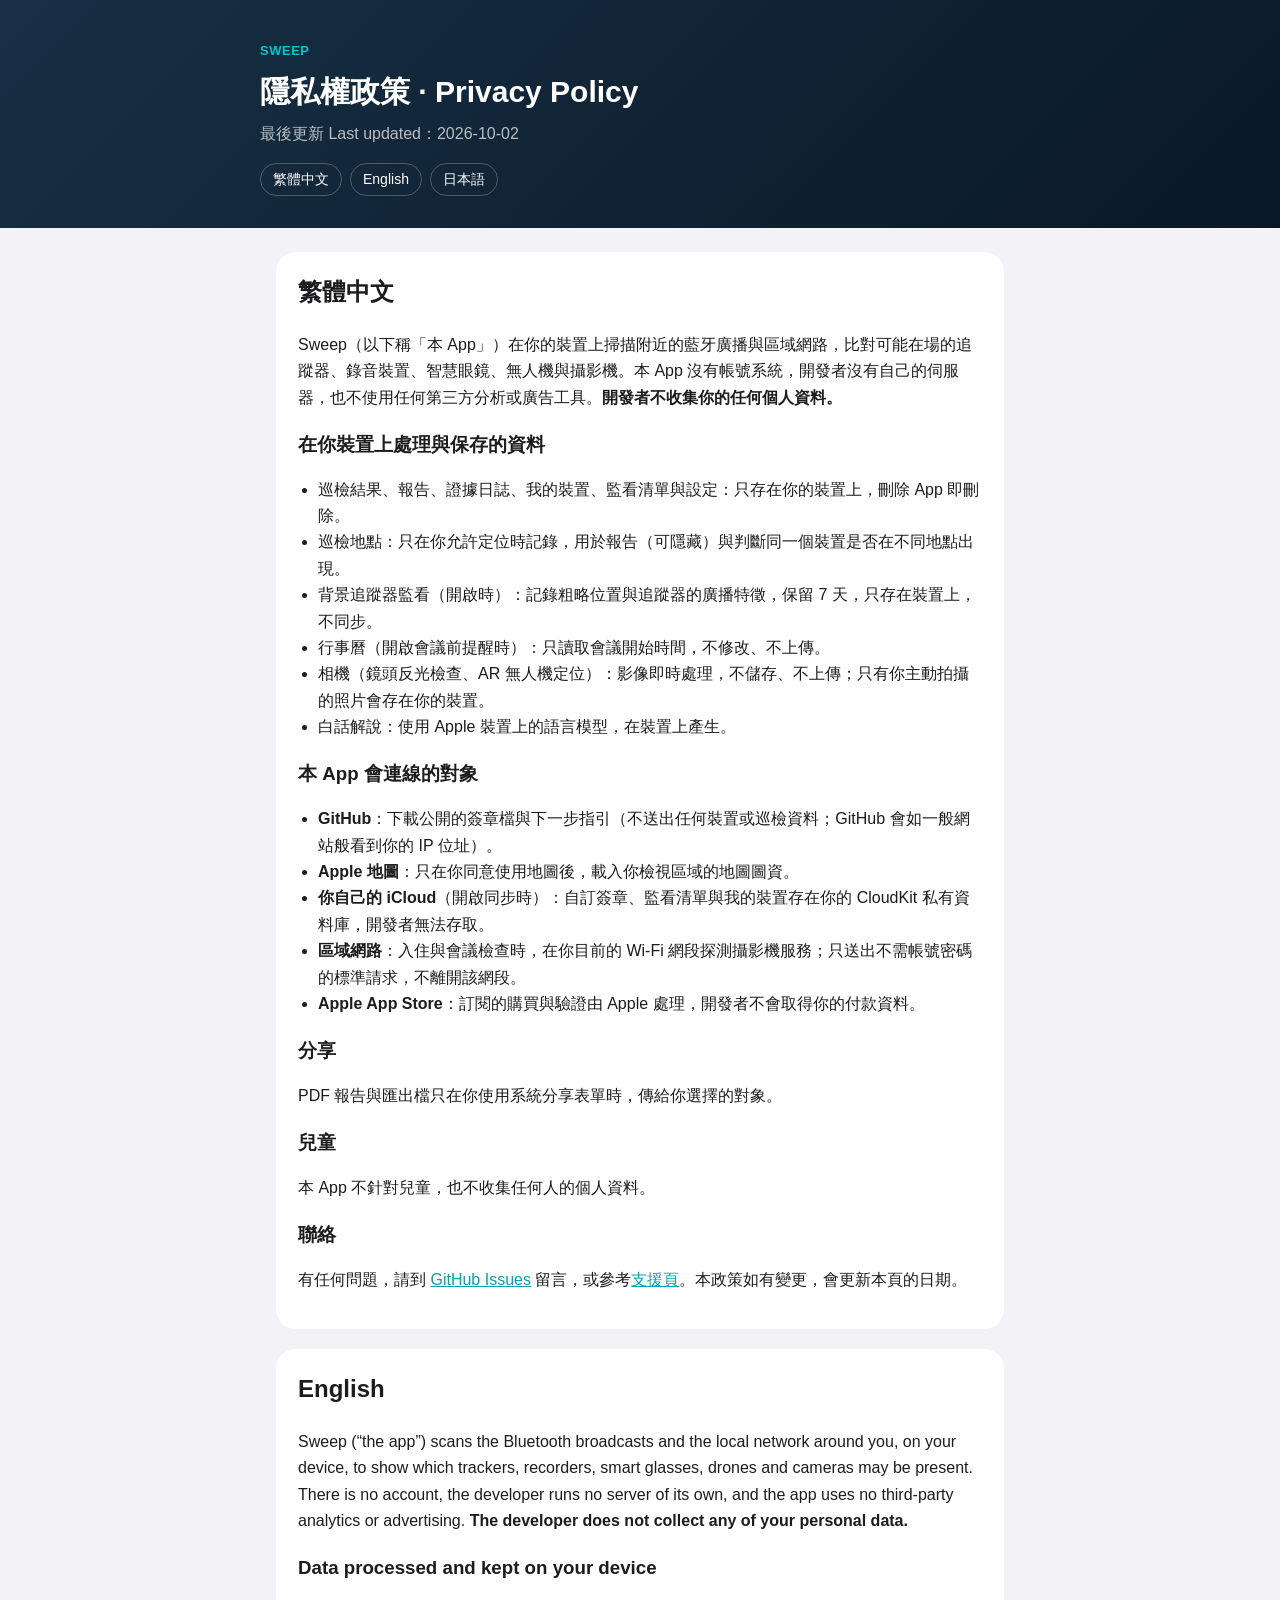
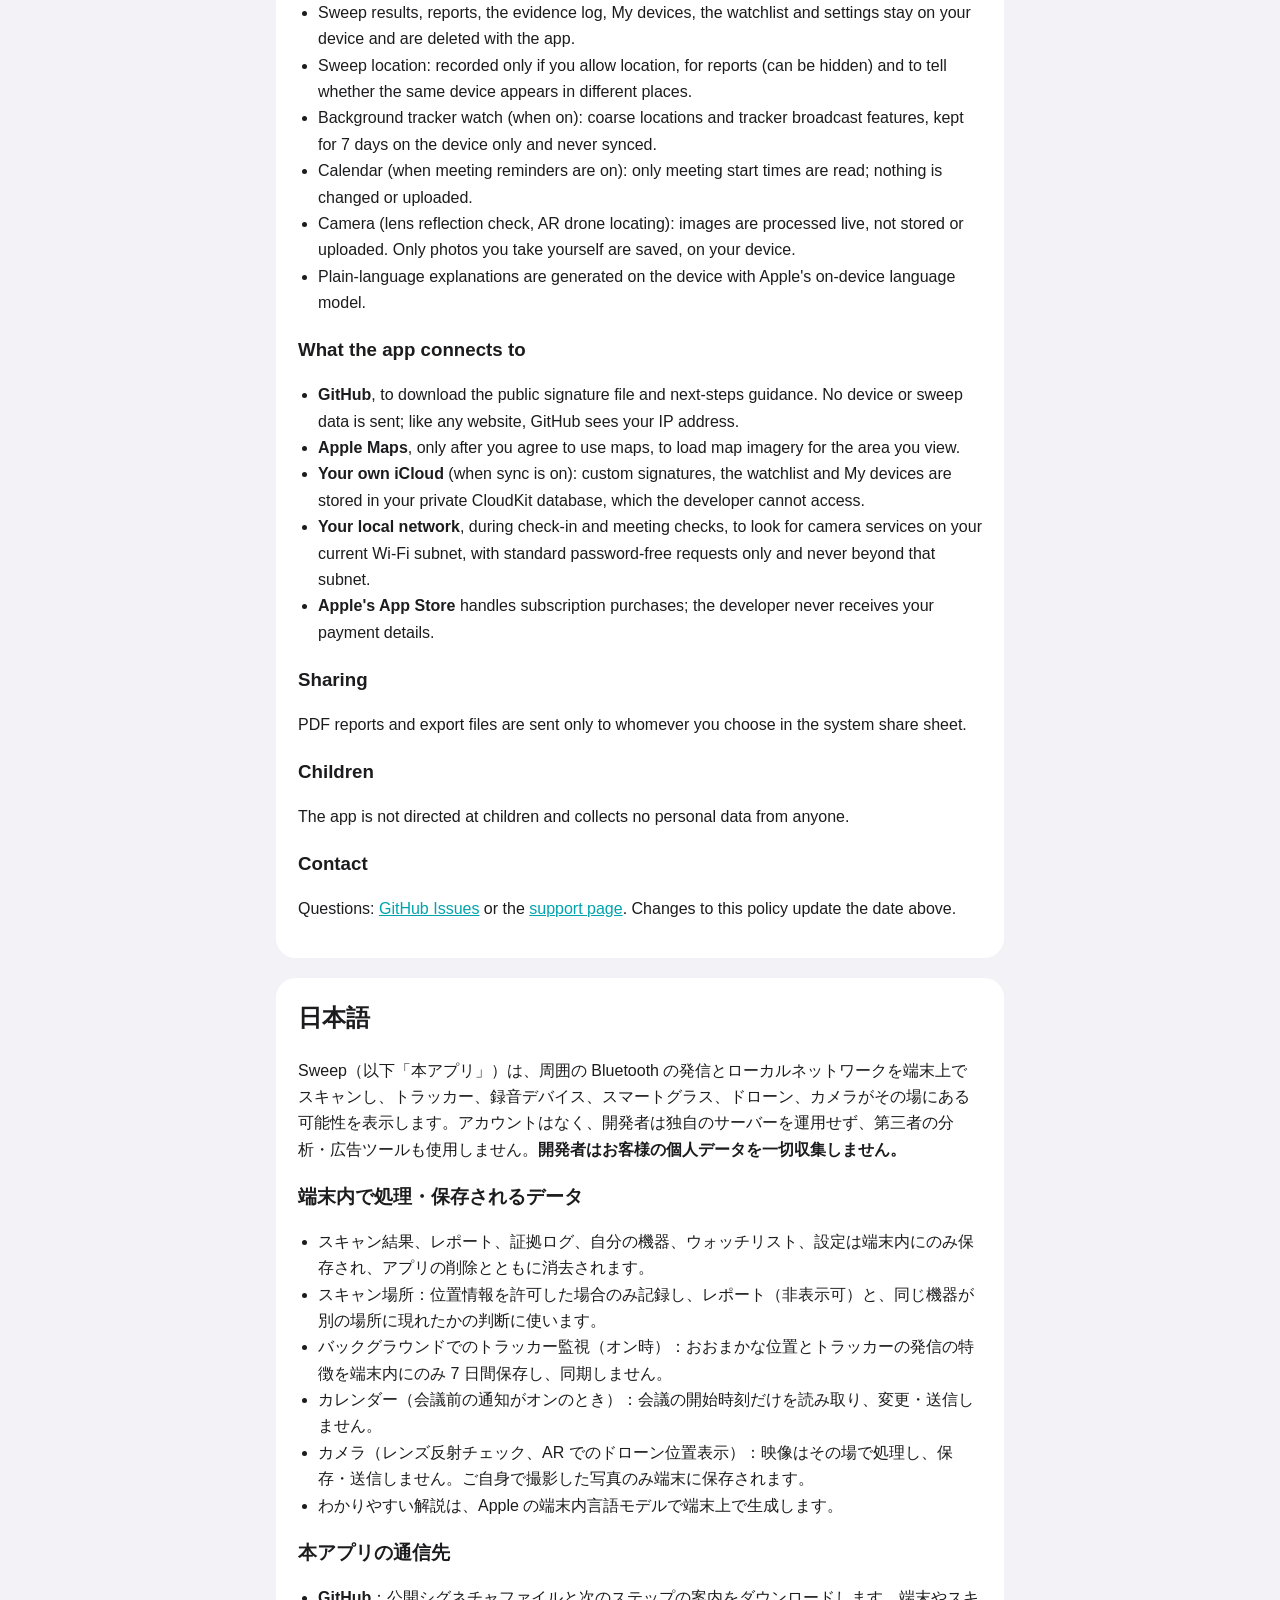
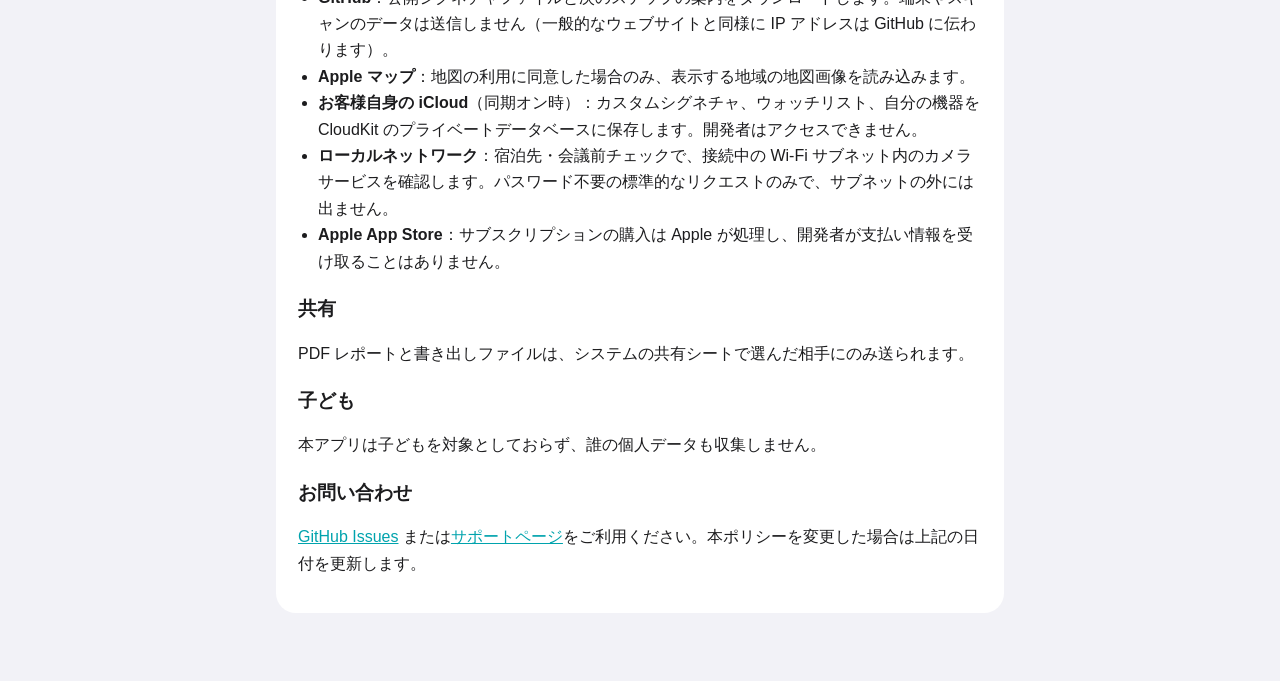
==== docs/privacy/index.html @ d00dad44 "Add privacy policy and support pages for the App Store listing Co-Authored-By: Claude Opus 5.5 <nore" ====
<!doctype html>
<html lang="zh-Hant"><head><meta charset="utf-8"><meta name="viewport" content="width=device-width,initial-scale=1">
<title>Sweep 隱私權政策 · Privacy Policy · プライバシーポリシー</title><link rel="stylesheet" href="../style.css"></head>
<body>
<header><div class="wrap"><div class="eyebrow">SWEEP</div><h1>隱私權政策 · Privacy Policy</h1><p>最後更新 Last updated：2026-10-02</p>
<nav><a href="#zh">繁體中文</a><a href="#en">English</a><a href="#ja">日本語</a></nav></div></header>
<main>

<section id="zh">
<h2>繁體中文</h2>
<p>Sweep（以下稱「本 App」）在你的裝置上掃描附近的藍牙廣播與區域網路，比對可能在場的追蹤器、錄音裝置、智慧眼鏡、無人機與攝影機。本 App 沒有帳號系統，開發者沒有自己的伺服器，也不使用任何第三方分析或廣告工具。<strong>開發者不收集你的任何個人資料。</strong></p>
<h3>在你裝置上處理與保存的資料</h3>
<ul>
<li>巡檢結果、報告、證據日誌、我的裝置、監看清單與設定：只存在你的裝置上，刪除 App 即刪除。</li>
<li>巡檢地點：只在你允許定位時記錄，用於報告（可隱藏）與判斷同一個裝置是否在不同地點出現。</li>
<li>背景追蹤器監看（開啟時）：記錄粗略位置與追蹤器的廣播特徵，保留 7 天，只存在裝置上，不同步。</li>
<li>行事曆（開啟會議前提醒時）：只讀取會議開始時間，不修改、不上傳。</li>
<li>相機（鏡頭反光檢查、AR 無人機定位）：影像即時處理，不儲存、不上傳；只有你主動拍攝的照片會存在你的裝置。</li>
<li>白話解說：使用 Apple 裝置上的語言模型，在裝置上產生。</li>
</ul>
<h3>本 App 會連線的對象</h3>
<ul>
<li><strong>GitHub</strong>：下載公開的簽章檔與下一步指引（不送出任何裝置或巡檢資料；GitHub 會如一般網站般看到你的 IP 位址）。</li>
<li><strong>Apple 地圖</strong>：只在你同意使用地圖後，載入你檢視區域的地圖圖資。</li>
<li><strong>你自己的 iCloud</strong>（開啟同步時）：自訂簽章、監看清單與我的裝置存在你的 CloudKit 私有資料庫，開發者無法存取。</li>
<li><strong>區域網路</strong>：入住與會議檢查時，在你目前的 Wi-Fi 網段探測攝影機服務；只送出不需帳號密碼的標準請求，不離開該網段。</li>
<li><strong>Apple App Store</strong>：訂閱的購買與驗證由 Apple 處理，開發者不會取得你的付款資料。</li>
</ul>
<h3>分享</h3>
<p>PDF 報告與匯出檔只在你使用系統分享表單時，傳給你選擇的對象。</p>
<h3>兒童</h3><p>本 App 不針對兒童，也不收集任何人的個人資料。</p>
<h3>聯絡</h3><p>有任何問題，請到 <a href="https://github.com/ivan9527945/sweep-signatures/issues">GitHub Issues</a> 留言，或參考<a href="../support/">支援頁</a>。本政策如有變更，會更新本頁的日期。</p>
</section>

<section id="en">
<h2>English</h2>
<p>Sweep (“the app”) scans the Bluetooth broadcasts and the local network around you, on your device, to show which trackers, recorders, smart glasses, drones and cameras may be present. There is no account, the developer runs no server of its own, and the app uses no third-party analytics or advertising. <strong>The developer does not collect any of your personal data.</strong></p>
<h3>Data processed and kept on your device</h3>
<ul>
<li>Sweep results, reports, the evidence log, My devices, the watchlist and settings stay on your device and are deleted with the app.</li>
<li>Sweep location: recorded only if you allow location, for reports (can be hidden) and to tell whether the same device appears in different places.</li>
<li>Background tracker watch (when on): coarse locations and tracker broadcast features, kept for 7 days on the device only and never synced.</li>
<li>Calendar (when meeting reminders are on): only meeting start times are read; nothing is changed or uploaded.</li>
<li>Camera (lens reflection check, AR drone locating): images are processed live, not stored or uploaded. Only photos you take yourself are saved, on your device.</li>
<li>Plain-language explanations are generated on the device with Apple's on-device language model.</li>
</ul>
<h3>What the app connects to</h3>
<ul>
<li><strong>GitHub</strong>, to download the public signature file and next-steps guidance. No device or sweep data is sent; like any website, GitHub sees your IP address.</li>
<li><strong>Apple Maps</strong>, only after you agree to use maps, to load map imagery for the area you view.</li>
<li><strong>Your own iCloud</strong> (when sync is on): custom signatures, the watchlist and My devices are stored in your private CloudKit database, which the developer cannot access.</li>
<li><strong>Your local network</strong>, during check-in and meeting checks, to look for camera services on your current Wi-Fi subnet, with standard password-free requests only and never beyond that subnet.</li>
<li><strong>Apple's App Store</strong> handles subscription purchases; the developer never receives your payment details.</li>
</ul>
<h3>Sharing</h3><p>PDF reports and export files are sent only to whomever you choose in the system share sheet.</p>
<h3>Children</h3><p>The app is not directed at children and collects no personal data from anyone.</p>
<h3>Contact</h3><p>Questions: <a href="https://github.com/ivan9527945/sweep-signatures/issues">GitHub Issues</a> or the <a href="../support/">support page</a>. Changes to this policy update the date above.</p>
</section>

<section id="ja">
<h2>日本語</h2>
<p>Sweep（以下「本アプリ」）は、周囲の Bluetooth の発信とローカルネットワークを端末上でスキャンし、トラッカー、録音デバイス、スマートグラス、ドローン、カメラがその場にある可能性を表示します。アカウントはなく、開発者は独自のサーバーを運用せず、第三者の分析・広告ツールも使用しません。<strong>開発者はお客様の個人データを一切収集しません。</strong></p>
<h3>端末内で処理・保存されるデータ</h3>
<ul>
<li>スキャン結果、レポート、証拠ログ、自分の機器、ウォッチリスト、設定は端末内にのみ保存され、アプリの削除とともに消去されます。</li>
<li>スキャン場所：位置情報を許可した場合のみ記録し、レポート（非表示可）と、同じ機器が別の場所に現れたかの判断に使います。</li>
<li>バックグラウンドでのトラッカー監視（オン時）：おおまかな位置とトラッカーの発信の特徴を端末内にのみ 7 日間保存し、同期しません。</li>
<li>カレンダー（会議前の通知がオンのとき）：会議の開始時刻だけを読み取り、変更・送信しません。</li>
<li>カメラ（レンズ反射チェック、AR でのドローン位置表示）：映像はその場で処理し、保存・送信しません。ご自身で撮影した写真のみ端末に保存されます。</li>
<li>わかりやすい解説は、Apple の端末内言語モデルで端末上で生成します。</li>
</ul>
<h3>本アプリの通信先</h3>
<ul>
<li><strong>GitHub</strong>：公開シグネチャファイルと次のステップの案内をダウンロードします。端末やスキャンのデータは送信しません（一般的なウェブサイトと同様に IP アドレスは GitHub に伝わります）。</li>
<li><strong>Apple マップ</strong>：地図の利用に同意した場合のみ、表示する地域の地図画像を読み込みます。</li>
<li><strong>お客様自身の iCloud</strong>（同期オン時）：カスタムシグネチャ、ウォッチリスト、自分の機器を CloudKit のプライベートデータベースに保存します。開発者はアクセスできません。</li>
<li><strong>ローカルネットワーク</strong>：宿泊先・会議前チェックで、接続中の Wi-Fi サブネット内のカメラサービスを確認します。パスワード不要の標準的なリクエストのみで、サブネットの外には出ません。</li>
<li><strong>Apple App Store</strong>：サブスクリプションの購入は Apple が処理し、開発者が支払い情報を受け取ることはありません。</li>
</ul>
<h3>共有</h3><p>PDF レポートと書き出しファイルは、システムの共有シートで選んだ相手にのみ送られます。</p>
<h3>子ども</h3><p>本アプリは子どもを対象としておらず、誰の個人データも収集しません。</p>
<h3>お問い合わせ</h3><p><a href="https://github.com/ivan9527945/sweep-signatures/issues">GitHub Issues</a> または<a href="../support/">サポートページ</a>をご利用ください。本ポリシーを変更した場合は上記の日付を更新します。</p>
</section>
</main></body></html>
---- docs/style.css ----
:root{--ink:#0a1826;--raised:#173045;--teal:#00c4ce;--text:#1c1c1e;--muted:#5b6670;--bg:#f2f2f7;--card:#fff}
@media (prefers-color-scheme:dark){:root{--text:#f2f2f7;--muted:#a1aab3;--bg:#000;--card:#1c1c1e}}
*{box-sizing:border-box}body{margin:0;font:16px/1.65 -apple-system,BlinkMacSystemFont,"PingFang TC","Hiragino Sans",sans-serif;background:var(--bg);color:var(--text)}
header{background:linear-gradient(135deg,var(--raised),var(--ink));color:#fff;padding:40px 16px 32px}
header .wrap,main{max-width:760px;margin:0 auto}header h1{margin:6px 0 4px;font-size:30px}header p{margin:0;color:#ffffffb3}
.eyebrow{color:var(--teal);font-weight:700;font-size:13px;letter-spacing:.04em}
nav{margin-top:16px;display:flex;gap:8px;flex-wrap:wrap}nav a{color:#fff;text-decoration:none;border:1px solid #ffffff40;border-radius:999px;padding:4px 12px;font-size:14px}
main{padding:24px 16px 48px}section{background:var(--card);border-radius:20px;padding:20px 22px;margin-bottom:20px}
h2{margin-top:0}h3{margin-bottom:4px}a{color:#00a3ad}ul{padding-left:20px}.muted{color:var(--muted);font-size:14px}
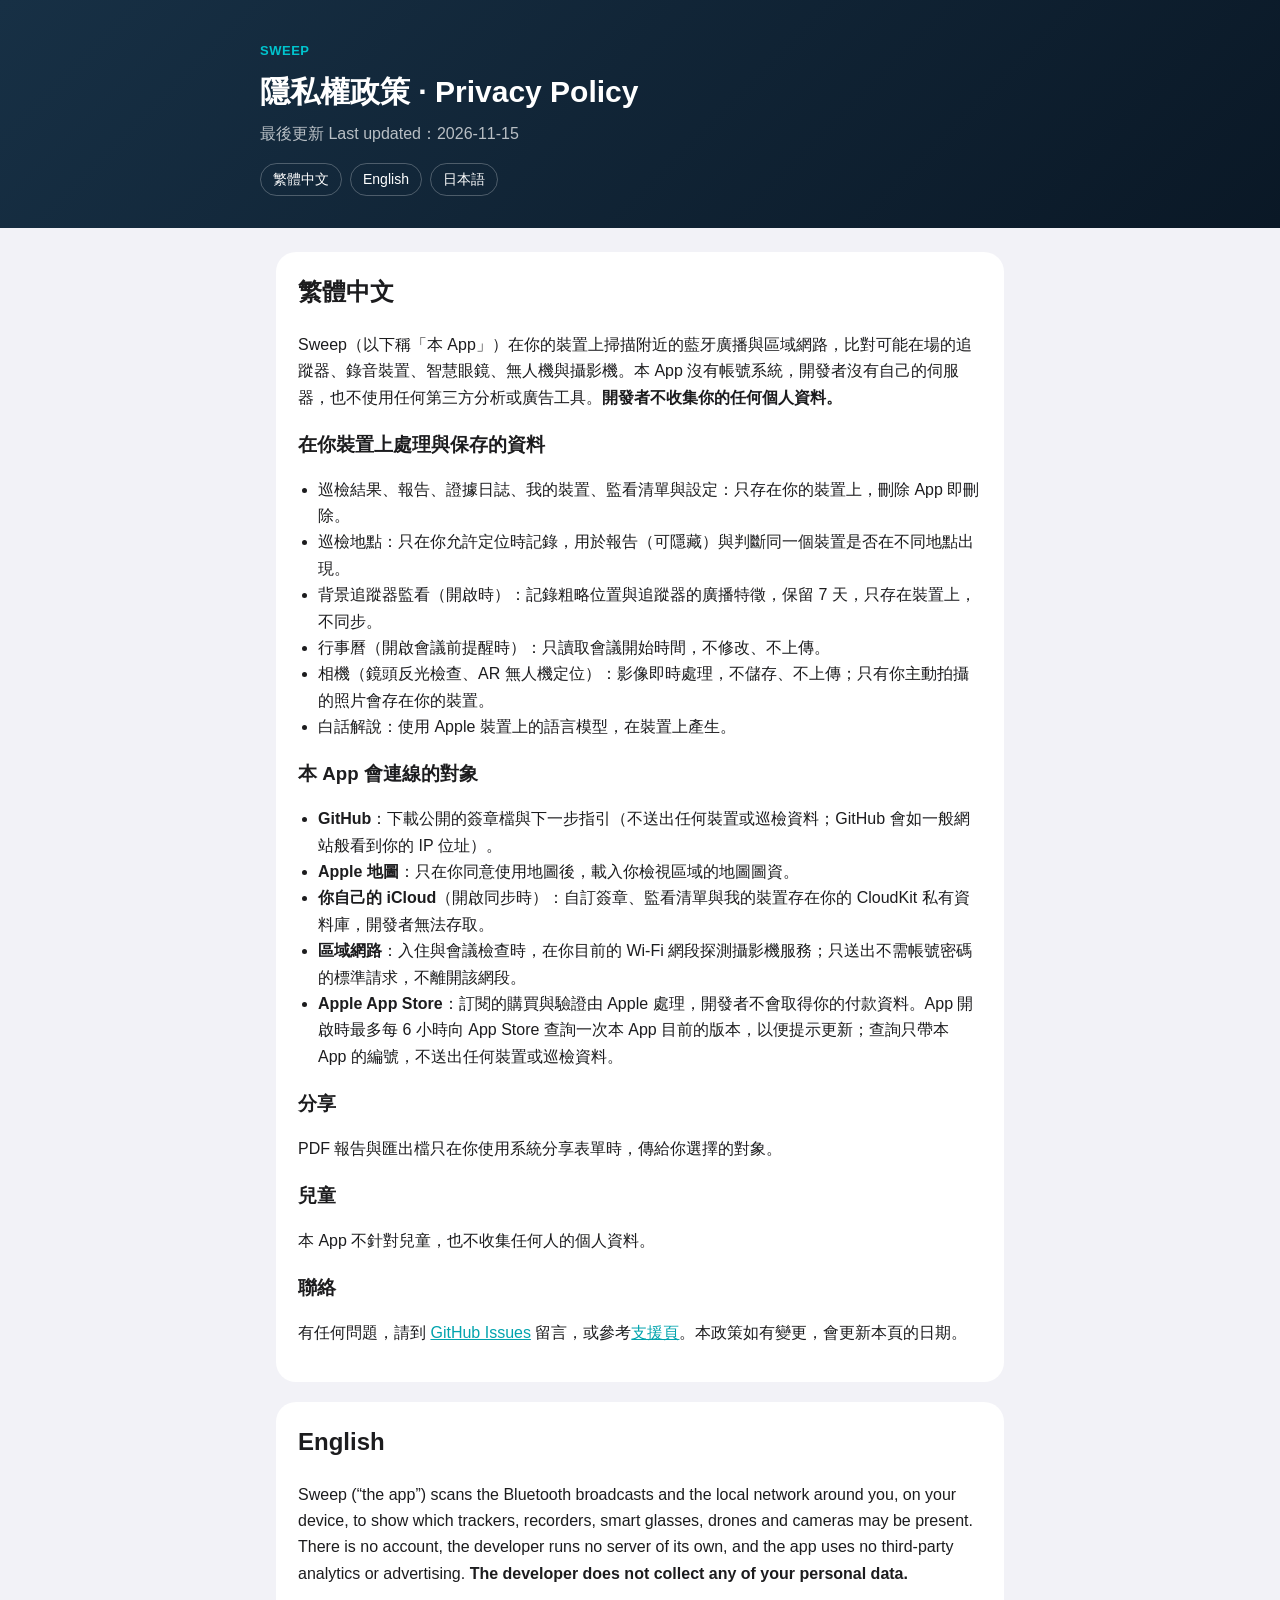
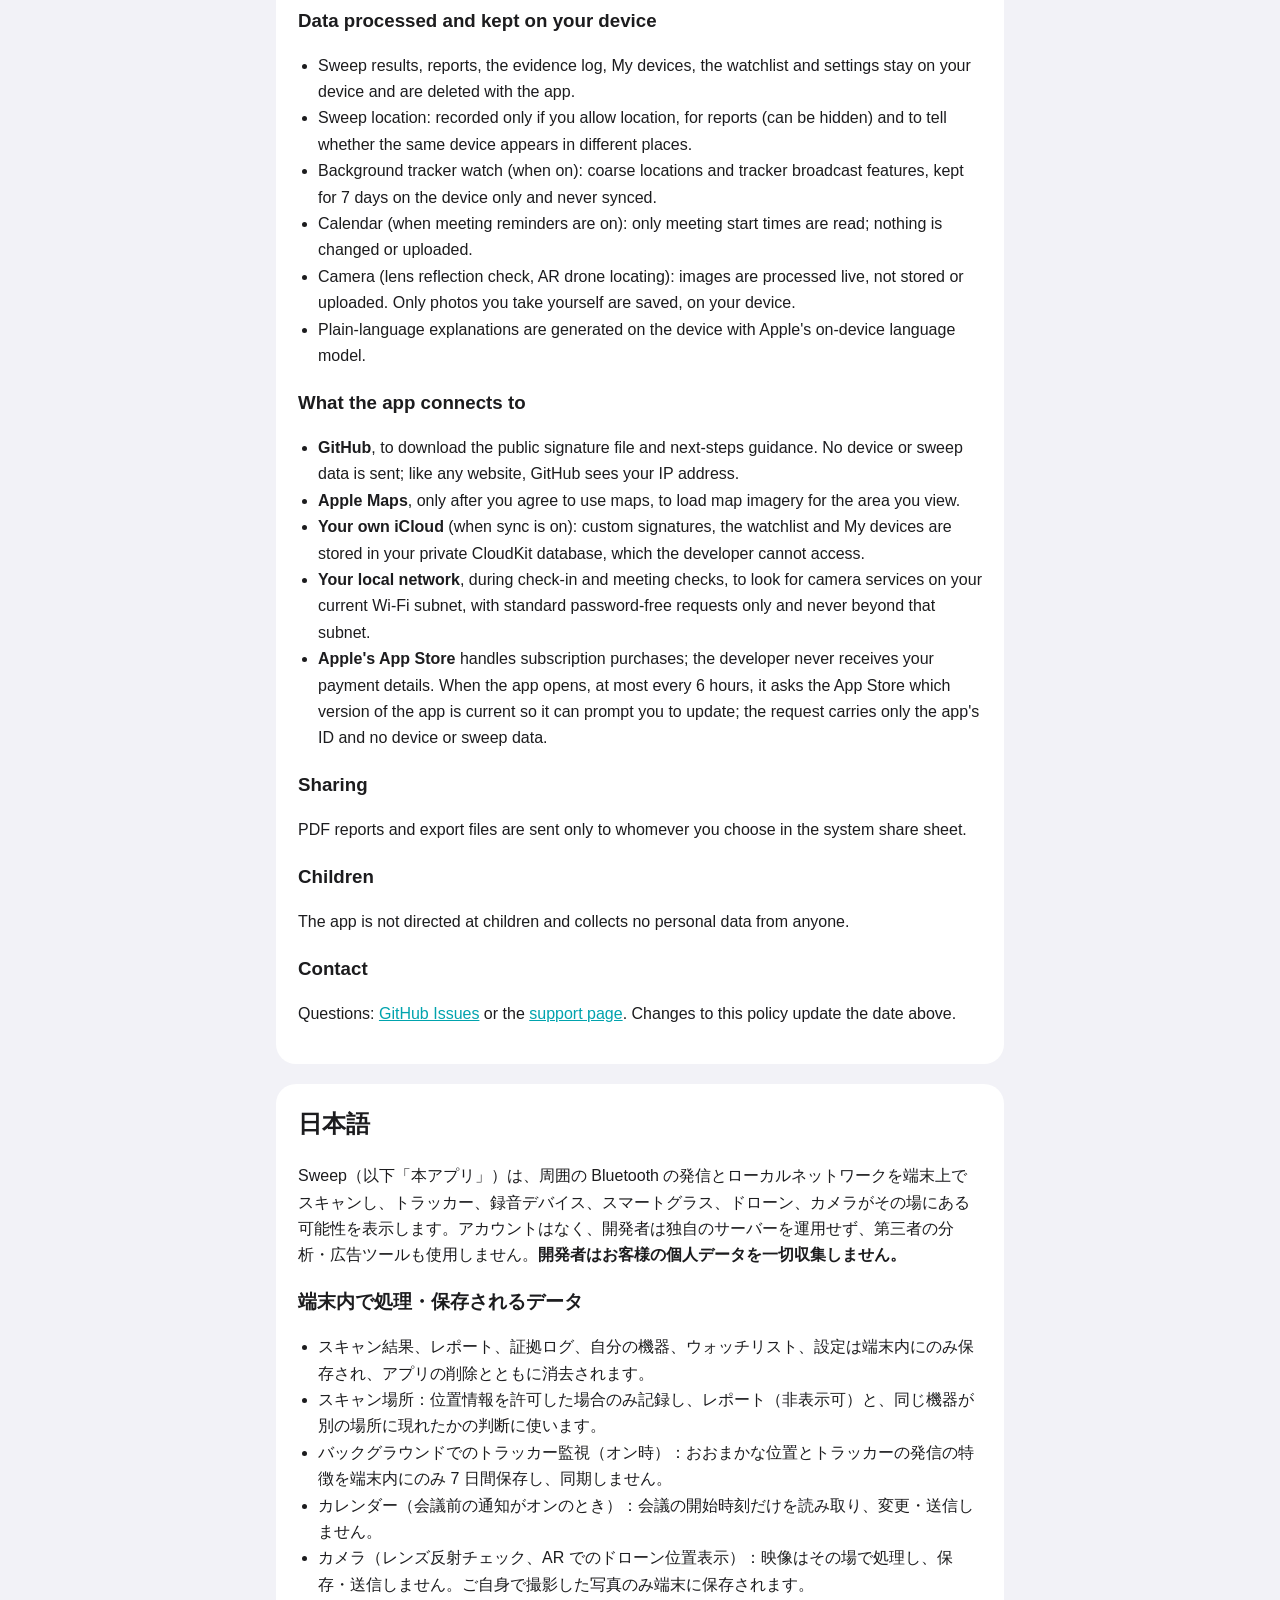
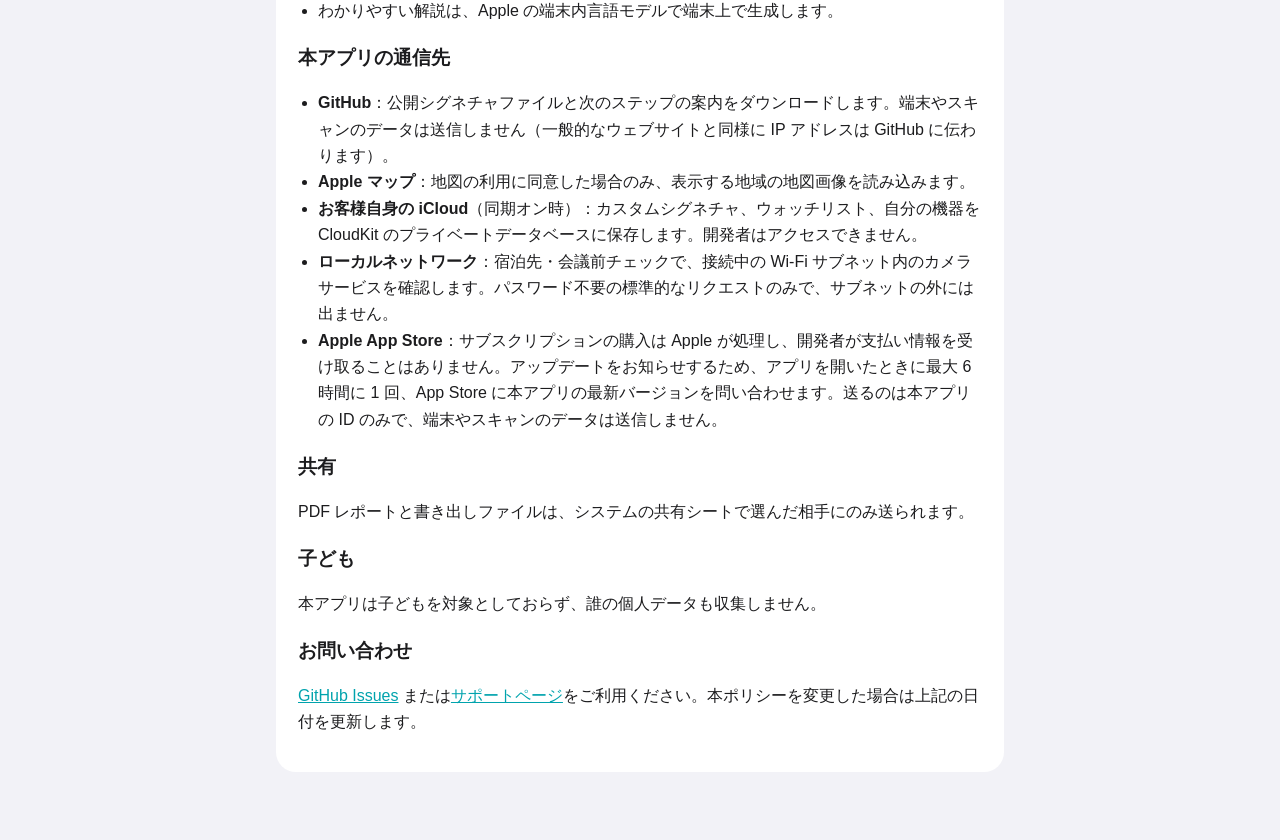
==== commit 32433064: "Privacy policy: mention the App Store version check" ====
--- a/docs/privacy/index.html
+++ b/docs/privacy/index.html
@@ -2,7 +2,7 @@
 <html lang="zh-Hant"><head><meta charset="utf-8"><meta name="viewport" content="width=device-width,initial-scale=1">
 <title>Sweep 隱私權政策 · Privacy Policy · プライバシーポリシー</title><link rel="stylesheet" href="../style.css"></head>
 <body>
-<header><div class="wrap"><div class="eyebrow">SWEEP</div><h1>隱私權政策 · Privacy Policy</h1><p>最後更新 Last updated：2026-10-02</p>
+<header><div class="wrap"><div class="eyebrow">SWEEP</div><h1>隱私權政策 · Privacy Policy</h1><p>最後更新 Last updated：2026-11-15</p>
 <nav><a href="#zh">繁體中文</a><a href="#en">English</a><a href="#ja">日本語</a></nav></div></header>
 <main>
 
@@ -24,7 +24,7 @@
 <li><strong>Apple 地圖</strong>：只在你同意使用地圖後，載入你檢視區域的地圖圖資。</li>
 <li><strong>你自己的 iCloud</strong>（開啟同步時）：自訂簽章、監看清單與我的裝置存在你的 CloudKit 私有資料庫，開發者無法存取。</li>
 <li><strong>區域網路</strong>：入住與會議檢查時，在你目前的 Wi-Fi 網段探測攝影機服務；只送出不需帳號密碼的標準請求，不離開該網段。</li>
-<li><strong>Apple App Store</strong>：訂閱的購買與驗證由 Apple 處理，開發者不會取得你的付款資料。</li>
+<li><strong>Apple App Store</strong>：訂閱的購買與驗證由 Apple 處理，開發者不會取得你的付款資料。App 開啟時最多每 6 小時向 App Store 查詢一次本 App 目前的版本，以便提示更新；查詢只帶本 App 的編號，不送出任何裝置或巡檢資料。</li>
 </ul>
 <h3>分享</h3>
 <p>PDF 報告與匯出檔只在你使用系統分享表單時，傳給你選擇的對象。</p>
@@ -50,7 +50,7 @@
 <li><strong>Apple Maps</strong>, only after you agree to use maps, to load map imagery for the area you view.</li>
 <li><strong>Your own iCloud</strong> (when sync is on): custom signatures, the watchlist and My devices are stored in your private CloudKit database, which the developer cannot access.</li>
 <li><strong>Your local network</strong>, during check-in and meeting checks, to look for camera services on your current Wi-Fi subnet, with standard password-free requests only and never beyond that subnet.</li>
-<li><strong>Apple's App Store</strong> handles subscription purchases; the developer never receives your payment details.</li>
+<li><strong>Apple's App Store</strong> handles subscription purchases; the developer never receives your payment details. When the app opens, at most every 6 hours, it asks the App Store which version of the app is current so it can prompt you to update; the request carries only the app's ID and no device or sweep data.</li>
 </ul>
 <h3>Sharing</h3><p>PDF reports and export files are sent only to whomever you choose in the system share sheet.</p>
 <h3>Children</h3><p>The app is not directed at children and collects no personal data from anyone.</p>
@@ -75,7 +75,7 @@
 <li><strong>Apple マップ</strong>：地図の利用に同意した場合のみ、表示する地域の地図画像を読み込みます。</li>
 <li><strong>お客様自身の iCloud</strong>（同期オン時）：カスタムシグネチャ、ウォッチリスト、自分の機器を CloudKit のプライベートデータベースに保存します。開発者はアクセスできません。</li>
 <li><strong>ローカルネットワーク</strong>：宿泊先・会議前チェックで、接続中の Wi-Fi サブネット内のカメラサービスを確認します。パスワード不要の標準的なリクエストのみで、サブネットの外には出ません。</li>
-<li><strong>Apple App Store</strong>：サブスクリプションの購入は Apple が処理し、開発者が支払い情報を受け取ることはありません。</li>
+<li><strong>Apple App Store</strong>：サブスクリプションの購入は Apple が処理し、開発者が支払い情報を受け取ることはありません。アップデートをお知らせするため、アプリを開いたときに最大 6 時間に 1 回、App Store に本アプリの最新バージョンを問い合わせます。送るのは本アプリの ID のみで、端末やスキャンのデータは送信しません。</li>
 </ul>
 <h3>共有</h3><p>PDF レポートと書き出しファイルは、システムの共有シートで選んだ相手にのみ送られます。</p>
 <h3>子ども</h3><p>本アプリは子どもを対象としておらず、誰の個人データも収集しません。</p>
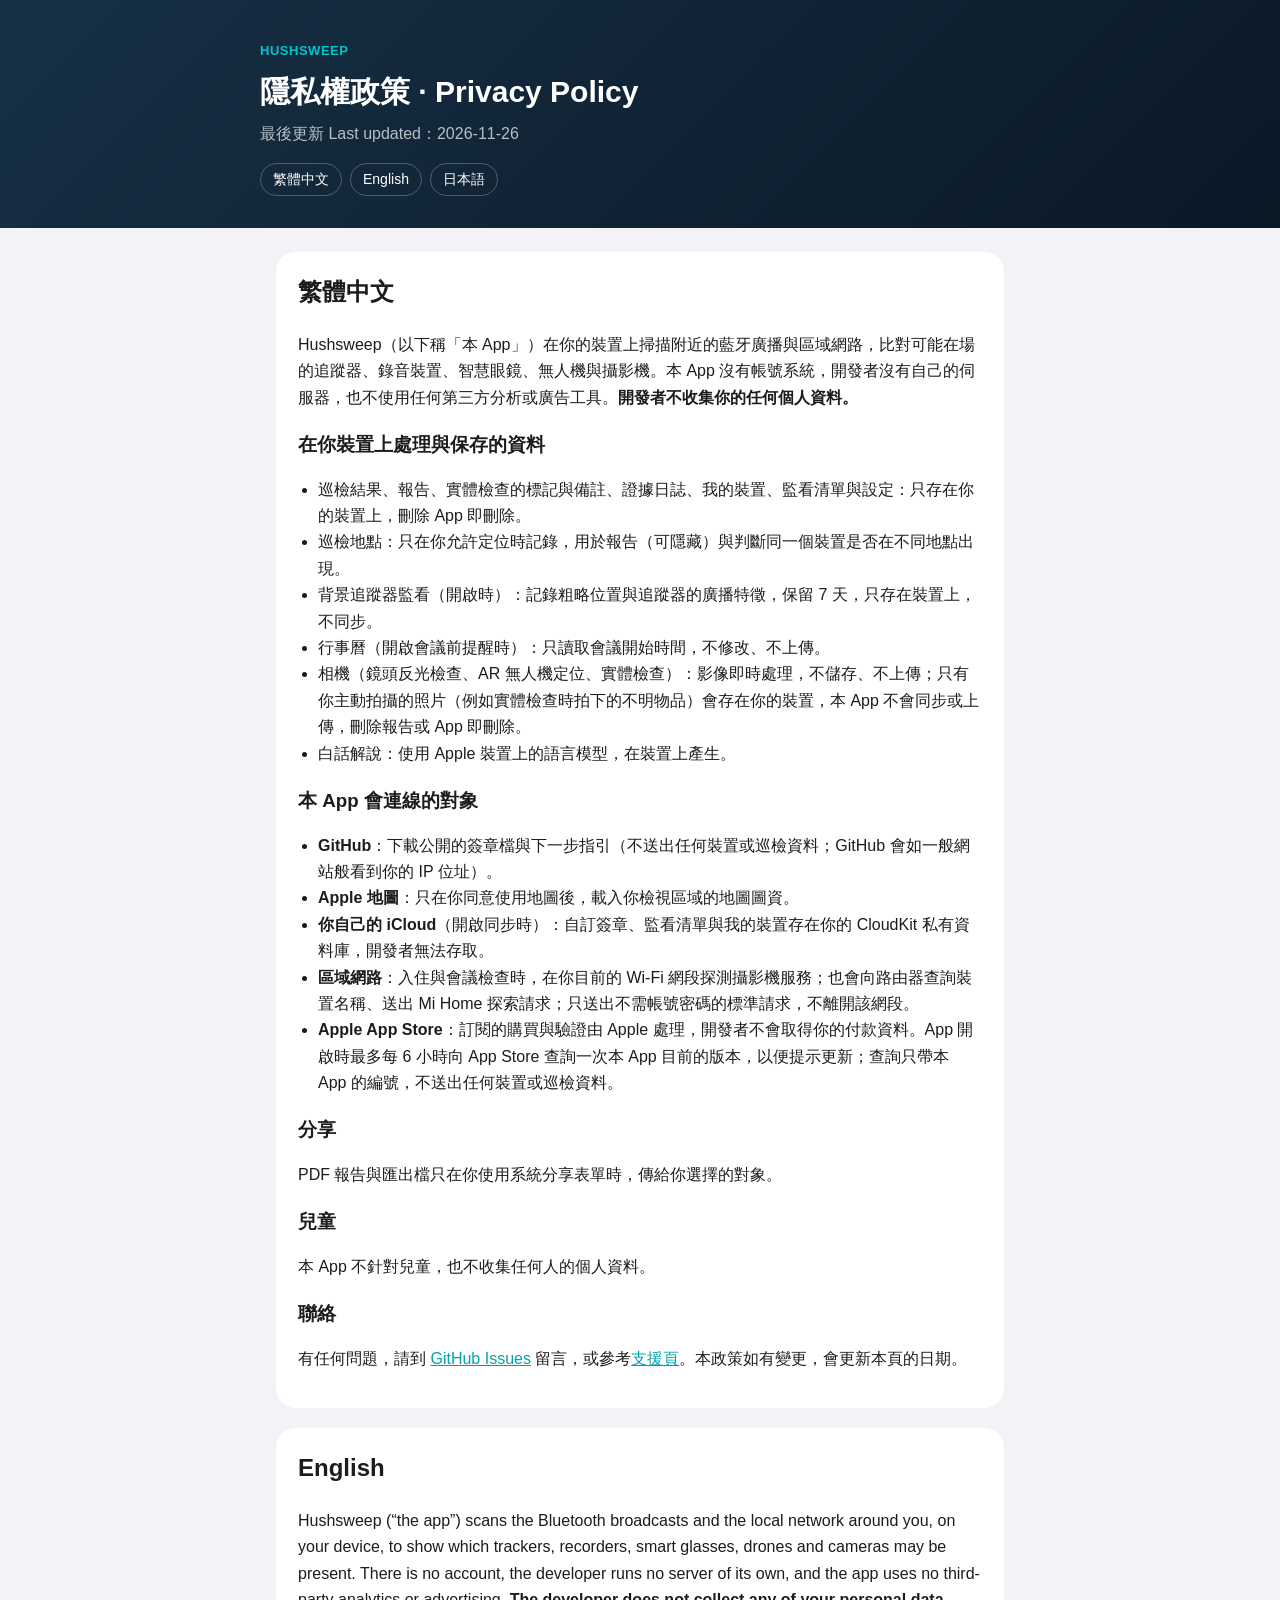
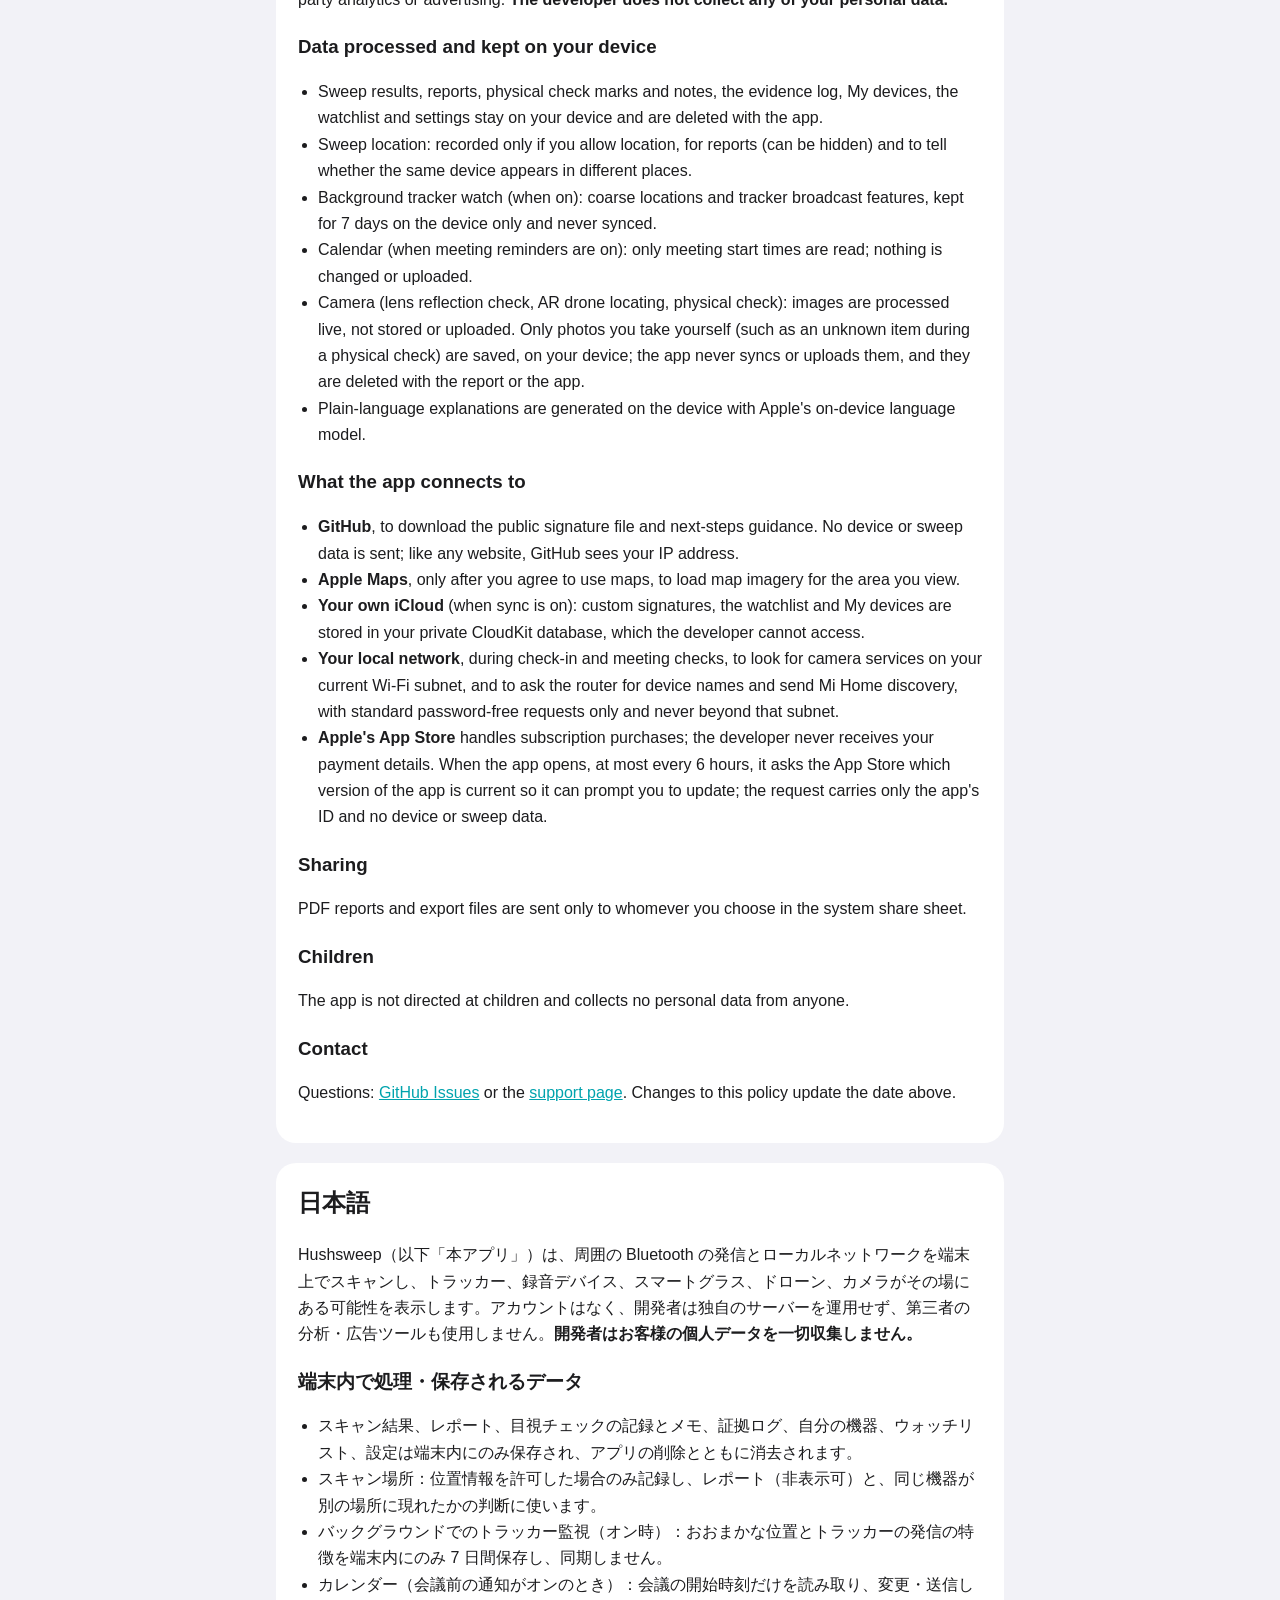
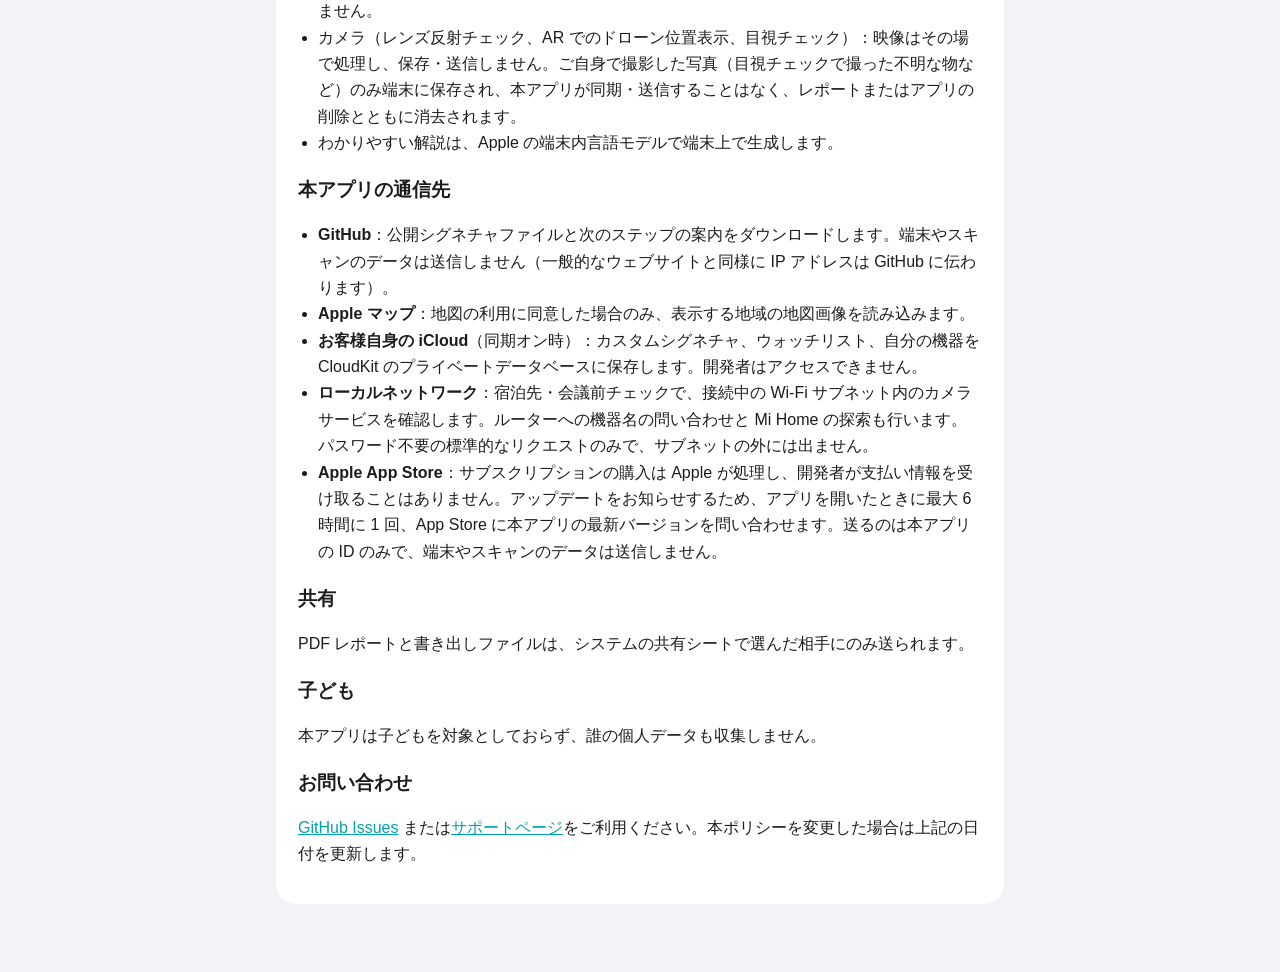
==== commit 461b44e6: "Policy pages: rename to Hushsweep, cover the physical check photos, router name lookup and the resul" ====
--- a/docs/privacy/index.html
+++ b/docs/privacy/index.html
@@ -1,21 +1,21 @@
 <!doctype html>
 <html lang="zh-Hant"><head><meta charset="utf-8"><meta name="viewport" content="width=device-width,initial-scale=1">
-<title>Sweep 隱私權政策 · Privacy Policy · プライバシーポリシー</title><link rel="stylesheet" href="../style.css"></head>
+<title>Hushsweep 隱私權政策 · Privacy Policy · プライバシーポリシー</title><link rel="stylesheet" href="../style.css"></head>
 <body>
-<header><div class="wrap"><div class="eyebrow">SWEEP</div><h1>隱私權政策 · Privacy Policy</h1><p>最後更新 Last updated：2026-11-15</p>
+<header><div class="wrap"><div class="eyebrow">HUSHSWEEP</div><h1>隱私權政策 · Privacy Policy</h1><p>最後更新 Last updated：2026-11-26</p>
 <nav><a href="#zh">繁體中文</a><a href="#en">English</a><a href="#ja">日本語</a></nav></div></header>
 <main>
 
 <section id="zh">
 <h2>繁體中文</h2>
-<p>Sweep（以下稱「本 App」）在你的裝置上掃描附近的藍牙廣播與區域網路，比對可能在場的追蹤器、錄音裝置、智慧眼鏡、無人機與攝影機。本 App 沒有帳號系統，開發者沒有自己的伺服器，也不使用任何第三方分析或廣告工具。<strong>開發者不收集你的任何個人資料。</strong></p>
+<p>Hushsweep（以下稱「本 App」）在你的裝置上掃描附近的藍牙廣播與區域網路，比對可能在場的追蹤器、錄音裝置、智慧眼鏡、無人機與攝影機。本 App 沒有帳號系統，開發者沒有自己的伺服器，也不使用任何第三方分析或廣告工具。<strong>開發者不收集你的任何個人資料。</strong></p>
 <h3>在你裝置上處理與保存的資料</h3>
 <ul>
-<li>巡檢結果、報告、證據日誌、我的裝置、監看清單與設定：只存在你的裝置上，刪除 App 即刪除。</li>
+<li>巡檢結果、報告、實體檢查的標記與備註、證據日誌、我的裝置、監看清單與設定：只存在你的裝置上，刪除 App 即刪除。</li>
 <li>巡檢地點：只在你允許定位時記錄，用於報告（可隱藏）與判斷同一個裝置是否在不同地點出現。</li>
 <li>背景追蹤器監看（開啟時）：記錄粗略位置與追蹤器的廣播特徵，保留 7 天，只存在裝置上，不同步。</li>
 <li>行事曆（開啟會議前提醒時）：只讀取會議開始時間，不修改、不上傳。</li>
-<li>相機（鏡頭反光檢查、AR 無人機定位）：影像即時處理，不儲存、不上傳；只有你主動拍攝的照片會存在你的裝置。</li>
+<li>相機（鏡頭反光檢查、AR 無人機定位、實體檢查）：影像即時處理，不儲存、不上傳；只有你主動拍攝的照片（例如實體檢查時拍下的不明物品）會存在你的裝置，本 App 不會同步或上傳，刪除報告或 App 即刪除。</li>
 <li>白話解說：使用 Apple 裝置上的語言模型，在裝置上產生。</li>
 </ul>
 <h3>本 App 會連線的對象</h3>
@@ -23,7 +23,7 @@
 <li><strong>GitHub</strong>：下載公開的簽章檔與下一步指引（不送出任何裝置或巡檢資料；GitHub 會如一般網站般看到你的 IP 位址）。</li>
 <li><strong>Apple 地圖</strong>：只在你同意使用地圖後，載入你檢視區域的地圖圖資。</li>
 <li><strong>你自己的 iCloud</strong>（開啟同步時）：自訂簽章、監看清單與我的裝置存在你的 CloudKit 私有資料庫，開發者無法存取。</li>
-<li><strong>區域網路</strong>：入住與會議檢查時，在你目前的 Wi-Fi 網段探測攝影機服務；只送出不需帳號密碼的標準請求，不離開該網段。</li>
+<li><strong>區域網路</strong>：入住與會議檢查時，在你目前的 Wi-Fi 網段探測攝影機服務；也會向路由器查詢裝置名稱、送出 Mi Home 探索請求；只送出不需帳號密碼的標準請求，不離開該網段。</li>
 <li><strong>Apple App Store</strong>：訂閱的購買與驗證由 Apple 處理，開發者不會取得你的付款資料。App 開啟時最多每 6 小時向 App Store 查詢一次本 App 目前的版本，以便提示更新；查詢只帶本 App 的編號，不送出任何裝置或巡檢資料。</li>
 </ul>
 <h3>分享</h3>
@@ -34,14 +34,14 @@
 
 <section id="en">
 <h2>English</h2>
-<p>Sweep (“the app”) scans the Bluetooth broadcasts and the local network around you, on your device, to show which trackers, recorders, smart glasses, drones and cameras may be present. There is no account, the developer runs no server of its own, and the app uses no third-party analytics or advertising. <strong>The developer does not collect any of your personal data.</strong></p>
+<p>Hushsweep (“the app”) scans the Bluetooth broadcasts and the local network around you, on your device, to show which trackers, recorders, smart glasses, drones and cameras may be present. There is no account, the developer runs no server of its own, and the app uses no third-party analytics or advertising. <strong>The developer does not collect any of your personal data.</strong></p>
 <h3>Data processed and kept on your device</h3>
 <ul>
-<li>Sweep results, reports, the evidence log, My devices, the watchlist and settings stay on your device and are deleted with the app.</li>
+<li>Sweep results, reports, physical check marks and notes, the evidence log, My devices, the watchlist and settings stay on your device and are deleted with the app.</li>
 <li>Sweep location: recorded only if you allow location, for reports (can be hidden) and to tell whether the same device appears in different places.</li>
 <li>Background tracker watch (when on): coarse locations and tracker broadcast features, kept for 7 days on the device only and never synced.</li>
 <li>Calendar (when meeting reminders are on): only meeting start times are read; nothing is changed or uploaded.</li>
-<li>Camera (lens reflection check, AR drone locating): images are processed live, not stored or uploaded. Only photos you take yourself are saved, on your device.</li>
+<li>Camera (lens reflection check, AR drone locating, physical check): images are processed live, not stored or uploaded. Only photos you take yourself (such as an unknown item during a physical check) are saved, on your device; the app never syncs or uploads them, and they are deleted with the report or the app.</li>
 <li>Plain-language explanations are generated on the device with Apple's on-device language model.</li>
 </ul>
 <h3>What the app connects to</h3>
@@ -49,7 +49,7 @@
 <li><strong>GitHub</strong>, to download the public signature file and next-steps guidance. No device or sweep data is sent; like any website, GitHub sees your IP address.</li>
 <li><strong>Apple Maps</strong>, only after you agree to use maps, to load map imagery for the area you view.</li>
 <li><strong>Your own iCloud</strong> (when sync is on): custom signatures, the watchlist and My devices are stored in your private CloudKit database, which the developer cannot access.</li>
-<li><strong>Your local network</strong>, during check-in and meeting checks, to look for camera services on your current Wi-Fi subnet, with standard password-free requests only and never beyond that subnet.</li>
+<li><strong>Your local network</strong>, during check-in and meeting checks, to look for camera services on your current Wi-Fi subnet, and to ask the router for device names and send Mi Home discovery, with standard password-free requests only and never beyond that subnet.</li>
 <li><strong>Apple's App Store</strong> handles subscription purchases; the developer never receives your payment details. When the app opens, at most every 6 hours, it asks the App Store which version of the app is current so it can prompt you to update; the request carries only the app's ID and no device or sweep data.</li>
 </ul>
 <h3>Sharing</h3><p>PDF reports and export files are sent only to whomever you choose in the system share sheet.</p>
@@ -59,14 +59,14 @@
 
 <section id="ja">
 <h2>日本語</h2>
-<p>Sweep（以下「本アプリ」）は、周囲の Bluetooth の発信とローカルネットワークを端末上でスキャンし、トラッカー、録音デバイス、スマートグラス、ドローン、カメラがその場にある可能性を表示します。アカウントはなく、開発者は独自のサーバーを運用せず、第三者の分析・広告ツールも使用しません。<strong>開発者はお客様の個人データを一切収集しません。</strong></p>
+<p>Hushsweep（以下「本アプリ」）は、周囲の Bluetooth の発信とローカルネットワークを端末上でスキャンし、トラッカー、録音デバイス、スマートグラス、ドローン、カメラがその場にある可能性を表示します。アカウントはなく、開発者は独自のサーバーを運用せず、第三者の分析・広告ツールも使用しません。<strong>開発者はお客様の個人データを一切収集しません。</strong></p>
 <h3>端末内で処理・保存されるデータ</h3>
 <ul>
-<li>スキャン結果、レポート、証拠ログ、自分の機器、ウォッチリスト、設定は端末内にのみ保存され、アプリの削除とともに消去されます。</li>
+<li>スキャン結果、レポート、目視チェックの記録とメモ、証拠ログ、自分の機器、ウォッチリスト、設定は端末内にのみ保存され、アプリの削除とともに消去されます。</li>
 <li>スキャン場所：位置情報を許可した場合のみ記録し、レポート（非表示可）と、同じ機器が別の場所に現れたかの判断に使います。</li>
 <li>バックグラウンドでのトラッカー監視（オン時）：おおまかな位置とトラッカーの発信の特徴を端末内にのみ 7 日間保存し、同期しません。</li>
 <li>カレンダー（会議前の通知がオンのとき）：会議の開始時刻だけを読み取り、変更・送信しません。</li>
-<li>カメラ（レンズ反射チェック、AR でのドローン位置表示）：映像はその場で処理し、保存・送信しません。ご自身で撮影した写真のみ端末に保存されます。</li>
+<li>カメラ（レンズ反射チェック、AR でのドローン位置表示、目視チェック）：映像はその場で処理し、保存・送信しません。ご自身で撮影した写真（目視チェックで撮った不明な物など）のみ端末に保存され、本アプリが同期・送信することはなく、レポートまたはアプリの削除とともに消去されます。</li>
 <li>わかりやすい解説は、Apple の端末内言語モデルで端末上で生成します。</li>
 </ul>
 <h3>本アプリの通信先</h3>
@@ -74,7 +74,7 @@
 <li><strong>GitHub</strong>：公開シグネチャファイルと次のステップの案内をダウンロードします。端末やスキャンのデータは送信しません（一般的なウェブサイトと同様に IP アドレスは GitHub に伝わります）。</li>
 <li><strong>Apple マップ</strong>：地図の利用に同意した場合のみ、表示する地域の地図画像を読み込みます。</li>
 <li><strong>お客様自身の iCloud</strong>（同期オン時）：カスタムシグネチャ、ウォッチリスト、自分の機器を CloudKit のプライベートデータベースに保存します。開発者はアクセスできません。</li>
-<li><strong>ローカルネットワーク</strong>：宿泊先・会議前チェックで、接続中の Wi-Fi サブネット内のカメラサービスを確認します。パスワード不要の標準的なリクエストのみで、サブネットの外には出ません。</li>
+<li><strong>ローカルネットワーク</strong>：宿泊先・会議前チェックで、接続中の Wi-Fi サブネット内のカメラサービスを確認します。ルーターへの機器名の問い合わせと Mi Home の探索も行います。パスワード不要の標準的なリクエストのみで、サブネットの外には出ません。</li>
 <li><strong>Apple App Store</strong>：サブスクリプションの購入は Apple が処理し、開発者が支払い情報を受け取ることはありません。アップデートをお知らせするため、アプリを開いたときに最大 6 時間に 1 回、App Store に本アプリの最新バージョンを問い合わせます。送るのは本アプリの ID のみで、端末やスキャンのデータは送信しません。</li>
 </ul>
 <h3>共有</h3><p>PDF レポートと書き出しファイルは、システムの共有シートで選んだ相手にのみ送られます。</p>
